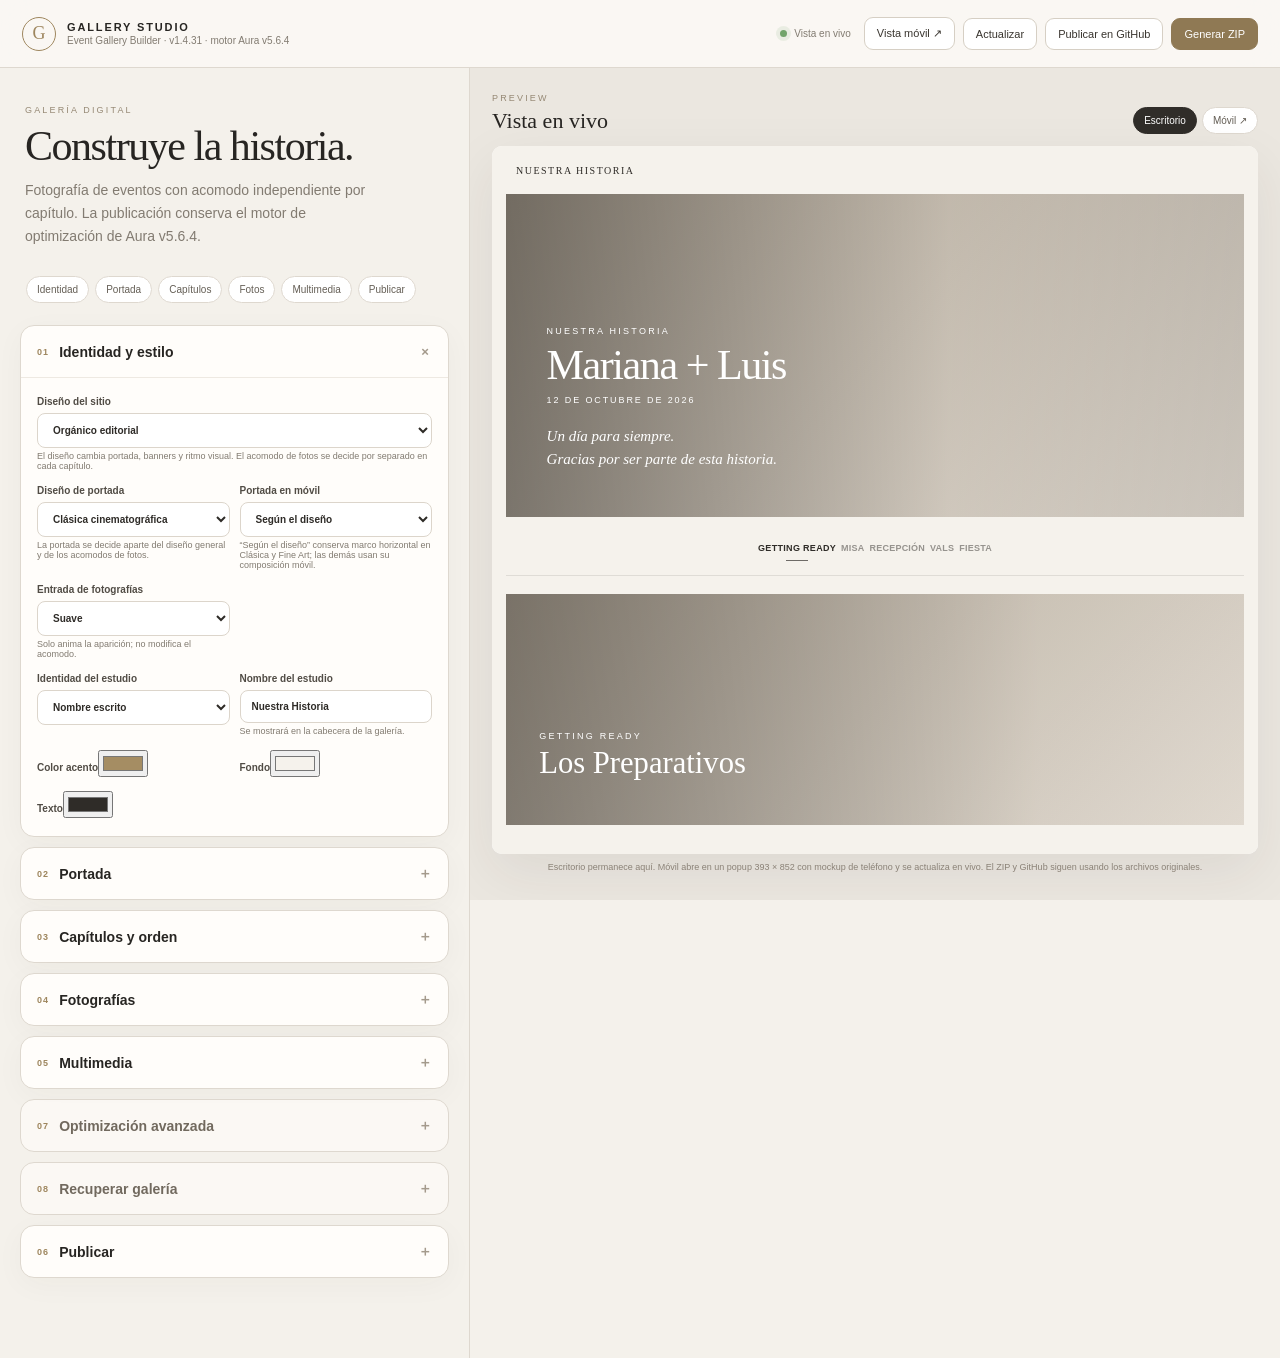
==== index.html @ 251e961b "Agregar prueba de disponibilidad de borrado no destructiva en Gallery Studio" ====
<!doctype html>
<html lang="es">
<head>
  <meta charset="utf-8">
  <meta name="viewport" content="width=device-width,initial-scale=1,viewport-fit=cover">
  <meta name="theme-color" content="#f4f1eb">
  <title>Gallery Studio · Event Gallery Builder</title>
  <link rel="stylesheet" href="css/editor.css">
  <script src="js/vendor/jszip.min.js"></script>
</head>
<body>
  <div class="app-shell">
    <header class="topbar">
      <div class="brand">
        <span class="brand-mark">G</span>
        <div><strong>GALLERY STUDIO</strong><small>Event Gallery Builder · v1.4.31 · motor Aura v5.6.4</small></div>
      </div>
      <div class="top-actions">
        <span class="live-dot"><i></i> Vista en vivo</span>
        <button class="btn secondary" id="openPreview">Vista móvil ↗</button>
        <button class="btn secondary" id="refreshPreview">Actualizar</button>
        <button class="btn secondary" id="jumpGitHub">Publicar en GitHub</button>
        <button class="btn primary" id="generateZip">Generar ZIP</button>
      </div>
    </header>

    <main class="workspace">
      <aside class="editor-pane">
        <section class="intro">
          <span class="eyebrow">GALERÍA DIGITAL</span>
          <h1>Construye la historia.</h1>
          <p>Fotografía de eventos con acomodo independiente por capítulo. La publicación conserva el motor de optimización de Aura v5.6.4.</p>
        </section>

        <nav class="quicknav" aria-label="Editor">
          <button data-jump="secAppearance">Identidad</button>
          <button data-jump="secHero">Portada</button>
          <button data-jump="secSections">Capítulos</button>
          <button data-jump="secPhotos">Fotos</button>
          <button data-jump="secVideos">Multimedia</button>
          <button data-jump="secPublish">Publicar</button>
        </nav>

        <form id="editorForm" autocomplete="off">
          <details class="panel" id="secAppearance" open>
            <summary><span><b>01</b> Identidad y estilo</span><i>＋</i></summary>
            <div class="panel-body">
              <label>Diseño del sitio
                <select id="galleryStyle">
                  <option value="organic">Orgánico editorial</option>
                  <option value="framed">Portafolio tonal</option>
                  <option value="minimal">Editorial limpio</option>
                  <option value="layers">Capas suaves</option>
                  <option value="split">Doble panel</option>
                  <option value="cinematic">Cinemático</option>
                  <option value="fineart">Fine Art</option>
                  <option value="magazine">Revista editorial</option>
                  <option value="dark">Editorial oscuro</option>
                  <option value="signature">Aura Signature · Editorial premium (prueba)</option>
                </select>
                <small>El diseño cambia portada, banners y ritmo visual. El acomodo de fotos se decide por separado en cada capítulo.</small>
              </label>
              <div class="field-grid two">
                <label>Diseño de portada
                  <select id="coverStyle">
                    <option value="classic">Clásica cinematográfica</option>
                    <option value="centered">Editorial centrada</option>
                    <option value="split">Doble panel</option>
                    <option value="fineart">Fine Art · marco sutil</option>
                  </select>
                  <small>La portada se decide aparte del diseño general y de los acomodos de fotos.</small>
                </label>
                <label>Portada en móvil
                  <select id="mobileCoverMode">
                    <option value="mixed">Según el diseño</option>
                    <option value="horizontal">Conservar marco horizontal</option>
                    <option value="adaptive">Adaptarla al móvil</option>
                  </select>
                  <small>“Según el diseño” conserva marco horizontal en Clásica y Fine Art; las demás usan su composición móvil.</small>
                </label>
              </div>
              <div class="field-grid two">
                <label>Entrada de fotografías
                  <select id="revealStyle">
                    <option value="soft">Suave</option>
                    <option value="editorial">Editorial</option>
                    <option value="none">Sin animación</option>
                  </select>
                  <small>Solo anima la aparición; no modifica el acomodo.</small>
                </label>
              </div>
              <div class="field-grid two">
                <label>Identidad del estudio
                  <select id="brandMode">
                    <option value="text">Nombre escrito</option>
                    <option value="logo">Logo PNG</option>
                  </select>
                </label>
                <label>Nombre del estudio<input id="studioName" value="Nuestra Historia"><small id="studioNameHint">Se mostrará en la cabecera de la galería.</small></label>
              </div>
              <div id="studioLogoControls" class="logo-file-row" hidden>
                <label class="file-field">Logo del estudio · PNG
                  <input id="studioLogoFile" type="file" accept="image/png,.png">
                  <span id="studioLogoFileName">Selecciona un PNG con fondo transparente</span>
                  <small>Se ajusta automáticamente sin deformarse ni invadir la navegación.</small>
                </label>
                <div class="studio-logo-preview" aria-label="Vista previa del logo"><img id="studioLogoPreview" alt="Vista previa del logo" hidden></div>
              </div>
              <div class="field-grid two">
                <label>Color acento<input id="accentColor" type="color" value="#a58d63"></label>
                <label>Fondo<input id="backgroundColor" type="color" value="#f5f2ec"></label>
              </div>
              <label>Texto<input id="textColor" type="color" value="#2f2c28"></label>
            </div>
          </details>

          <details class="panel" id="secHero">
            <summary><span><b>02</b> Portada</span><i>＋</i></summary>
            <div class="panel-body">
              <label>Texto pequeño sobre el título<input id="heroEyebrow" value="NUESTRA HISTORIA" placeholder="Déjalo vacío para ocultarlo"><small>Este es el texto que aparecía fijo como “NUESTRA HISTORIA”. Ahora puedes cambiarlo o borrarlo.</small></label>
              <div class="field-grid two">
                <label>Título del evento<input id="eventTitle" value="Mariana + Luis"></label>
                <label>Fecha<input id="eventDate" type="date" value="2026-10-12"></label>
              </div>
              <label>Subtítulo<input id="eventSubtitle" value="Un día para siempre."></label>
              <label>Texto breve<textarea id="eventDescription" rows="3">Gracias por ser parte de esta historia.</textarea></label>
              <label class="file-field">Banner principal
                <input id="heroFile" type="file" accept="image/*">
                <span id="heroFileName">Selecciona una fotografía horizontal</span>
              </label>
              <div class="field-grid two">
                <label>Encuadre horizontal <output id="heroXOut">50%</output><input id="heroX" type="range" min="0" max="100" value="50"></label>
                <label>Encuadre vertical <output id="heroYOut">50%</output><input id="heroY" type="range" min="0" max="100" value="50"></label>
              </div>
              <div class="share-settings" id="socialSharingSettings">
                <strong>Miniatura para WhatsApp y Facebook</strong>
                <small>Se genera una imagen horizontal optimizada de 1200 × 630 px al exportar o publicar. La portada se usa automáticamente, pero puedes elegir otra foto.</small>
                <label>Título al compartir<input id="shareTitle" type="text" placeholder="Se usa el título del evento"></label>
                <label>Descripción al compartir<textarea id="shareDescription" rows="2" placeholder="Se usa el subtítulo y texto de portada"></textarea></label>
                <label>Fotografía para la miniatura
                  <select id="shareImageSource"><option value="hero">Portada principal (automático)</option></select>
                </label>
                <label class="file-field">Imagen especial para miniatura
                  <input id="shareCustomFile" type="file" accept="image/jpeg,image/png,image/webp,.jpg,.jpeg,.png,.webp">
                  <span id="shareCustomFileName">Selecciona una imagen exclusiva para compartir</span>
                  <small>La imagen especial solo aparece en WhatsApp/Facebook. No altera la portada ni el álbum.</small>
                </label>
                <div class="field-grid two">
                  <label>Encuadre horizontal <output id="shareCropXOut">50%</output><input id="shareCropX" type="range" min="0" max="100" value="50"></label>
                  <label>Encuadre vertical <output id="shareCropYOut">50%</output><input id="shareCropY" type="range" min="0" max="100" value="50"></label>
                </div>
                <label>Acercamiento <output id="shareZoomOut">100%</output><input id="shareZoom" type="range" min="100" max="250" value="100"><small>Vista previa exacta del recorte que se exportará a 1200 × 630.</small></label>
                <div class="share-image-preview" id="shareImagePreview" aria-label="Previsualización de la miniatura"><canvas id="sharePreviewCanvas" width="1200" height="630" hidden></canvas><span id="sharePreviewPlaceholder">La portada aparecerá aquí al cargarla.</span></div>
                <label>Dirección pública de la galería <small>Opcional. Para publicar en GitHub se detecta automáticamente; indícala si usas dominio personalizado o subirás el ZIP por tu cuenta.</small>
                  <input id="sharePublicUrl" type="url" placeholder="https://tudominio.com/tu-galeria/" inputmode="url">
                </label>
                <small>WhatsApp y Facebook pueden tardar en actualizar las miniaturas que ya hayan guardado en caché.</small>
              </div>
              <label>Intensidad de degradado de portada y banners · Aura Signature <output id="bannerOverlayOut">50%</output><input id="bannerOverlay" type="range" min="0" max="100" value="50"><small>0% muestra la foto sin oscurecer; 100% es el degradado completo. Solo afecta Aura Signature.</small></label>
              <label>Apoyo de lectura sobre portada <output id="coverBoxOpacityOut">91%</output><input id="coverBoxOpacity" type="range" min="0" max="100" value="91"><small>Controla solo la intensidad del degradado detrás del texto en los estilos que lo necesitan. Ya no crea rectángulos encima de la fotografía.</small></label>
              <p class="hint">En escritorio la portada conserva 16:7. En móvil puedes dejar que cada diseño decida, conservar deliberadamente el marco horizontal o usar una composición adaptada.</p>
            </div>
          </details>

          <details class="panel" id="secSections">
            <summary><span><b>03</b> Capítulos y orden</span><i>＋</i></summary>
            <div class="panel-body"><p class="hint">Usa ↑ y ↓ para cambiar el orden de los capítulos y del bloque de video. Puedes poner Video después de la portada, entre dos capítulos o hasta el final. El mismo orden se usa en la navegación y en la galería publicada.</p><div id="sectionEditor"></div></div>
          </details>

          <details class="panel" id="secPhotos">
            <summary><span><b>04</b> Fotografías</span><i>＋</i></summary>
            <div class="panel-body">
              <div class="field-grid two">
                <label>Subir directamente a
                  <select id="photoTargetSection"></select>
                </label>
                <label>Orden
                  <select id="photoOrderMode"><option value="upload">Orden de carga</option><option value="name">Nombre de archivo</option></select>
                </label>
              </div>
              <div class="aura-note"><b>Galerías largas:</b> en el modo normal aparecen grupos de 15 fotografías. Si eliges <b>Siempre desplegada</b> dentro de un capítulo, todas sus fotografías se muestran desde el inicio, sin botones de apertura ni de «ver más».</div>
              <label class="dropzone" id="dropzone">
                <input id="photoFiles" type="file" accept="image/*" multiple>
                <strong>Arrastra fotos aquí o selecciona archivos</strong>
                <span>JPG, JPEG, PNG, WebP o GIF · puedes subir muchas a la vez</span>
              </label>
              <div class="prep-status" id="prepStatus" hidden>
                <div><span>Preparando vista previa</span><strong id="prepLabel">0 / 0</strong></div>
                <progress id="prepProgress" value="0" max="1"></progress>
              </div>
              <div class="photo-list" id="photoList"></div>
            </div>
          </details>

          <details class="panel" id="secVideos">
            <summary><span><b>05</b> Multimedia</span><i>＋</i></summary>
            <div class="panel-body">
              <label class="file-field">Música ambiente
                <input id="musicFile" type="file" accept="audio/mpeg,audio/mp4,audio/x-m4a,audio/aac,audio/ogg,.mp3,.m4a,.aac,.ogg">
                <span id="musicFileName">Selecciona MP3, M4A, AAC u OGG</span>
                <small>Se conserva el archivo original. Para no engordar la galería, conviene usar audio ya comprimido.</small>
              </label>
              <label class="switch-row"><input id="musicPlayerVisible" type="checkbox" checked><span>Mostrar reproductor slim centrado sobre el menú</span></label>
              <div class="field-grid two">
                <label>Nombre de la canción<input id="musicTitle" type="text" placeholder="Se detecta del MP3"><small>Se lee de las etiquetas ID3 y puedes corregirlo.</small></label>
                <label>Artista<input id="musicArtist" type="text" placeholder="Se detecta del MP3"><small>Se lee automáticamente si el archivo lo incluye.</small></label>
              </div>
              <label class="switch-row"><input id="musicLoop" type="checkbox" checked><span>Repetir en loop</span></label>
              <div class="aura-note"><b>Inicio manual:</b> la música no se reproduce sola. Con la opción activa aparece el reproductor slim tipo liquid glass sobre el menú, sin cubrir la portada. Si lo ocultas, queda disponible el control pequeño de la cabecera. Sin audio no aparece ninguno.</div>
              <hr style="border:0;border-top:1px solid rgba(50,45,40,.10);margin:18px 0">
              <label class="switch-row"><input id="downloadEnabled" type="checkbox"><span>Mostrar descarga de fotografías</span></label>
              <label>Enlace de descarga<input id="downloadUrl" type="url" inputmode="url" placeholder="https://we.tl/t-..."><small>Pega aquí tu enlace de WeTransfer. La opción “Descargar” solo aparece en la navegación cuando está activa y hay un enlace válido.</small></label>
              <div class="aura-note"><b>Descarga:</b> se integra como “Descargar” dentro de la navegación debajo de la portada. Puedes activarla o quitarla en cualquier momento.</div>
              <hr style="border:0;border-top:1px solid rgba(50,45,40,.10);margin:18px 0">
              <label class="switch-row"><input id="videosEnabled" type="checkbox" checked><span>Mostrar sección de videos</span></label>
              <div class="field-grid two">
                <label>Etiqueta superior<input id="videosEyebrow" value="PELÍCULA" placeholder="Ej. NUESTRA PELÍCULA"></label>
                <label>Título de la sección<input id="videosTitle" value="Videos del evento" placeholder="Ej. Nuestra película"></label>
              </div>
              <label>URL Video 1<input id="video1" placeholder="https://www.youtube.com/watch?v=..."></label>
              <label>Texto Video 1<input id="video1Label" value="Video 1" placeholder="Ej. Resumen de nuestra boda"></label>
              <label>URL Video 2<input id="video2" placeholder="https://www.youtube.com/watch?v=..."></label>
              <label>Texto Video 2<input id="video2Label" value="Video 2" placeholder="Ej. La fiesta"></label>
            </div>
          </details>

          <details class="panel advanced-panel" id="secOptimize">
            <summary><span><b>07</b> Optimización avanzada</span><i>＋</i></summary>
            <div class="panel-body">
              <p class="hint strong">Una sola imagen publicada por fotografía. Sin miniaturas duplicadas.</p>
              <div class="quality-options">
                <label><input type="radio" name="imageProfile" value="200"><span><b>200 KB</b><small>Ahorro · misma lógica Aura adaptada</small></span></label>
                <label><input type="radio" name="imageProfile" value="300"><span><b>300 KB</b><small>Intermedio · misma lógica Aura adaptada</small></span></label>
                <label class="recommended"><input type="radio" name="imageProfile" value="500" checked><span><b>500 KB</b><small>Aura v5.6.4 exacto · recomendado</small></span></label>
              </div>
              <div class="aura-note">
                <b>Perfil 500 KB exacto de Aura:</b> objetivo 500 KB, máximo 550 KB, mínimo 430 KB, lado mayor inicial 3000 px, 10 iteraciones de búsqueda de calidad y reducción de resolución solo si hace falta.
              </div>
              <div id="optimizationReport" class="optimization-report">Aún no se ha generado una publicación.</div>
            </div>
          </details>

          <details class="panel advanced-panel" id="secImport">
            <summary><span><b>08</b> Recuperar galería</span><i>＋</i></summary>
            <div class="panel-body">
              <p class="hint">Pega la URL pública de la galería, su <code>config.json</code> o un enlace raw de GitHub.</p>
              <label>URL de la galería/configuración<input id="configUrl" placeholder="https://usuario.github.io/repositorio/"></label>
              <div class="inline-actions"><button type="button" class="btn secondary" id="loadConfigUrl">Cargar desde URL</button><span id="configStatus"></span></div>
              <label class="file-field">O selecciona un config.json<input id="localConfig" type="file" accept=".json,application/json"><span>Seleccionar archivo</span></label>
            </div>
          </details>

          <details class="panel" id="secPublish">
            <summary><span><b>06</b> Publicar</span><i>＋</i></summary>
            <div class="panel-body github-panel">
              <p class="hint">El token vive solo en esta pestaña y nunca se incluye en el ZIP ni en <code>config.json</code>.</p>
              <label>Token de GitHub <small>Fine-grained recomendado: Contents + Administration + Pages</small><input id="githubToken" type="password" placeholder="github_pat_… o ghp_…"></label>
              <div class="inline-actions"><button type="button" class="btn secondary" id="githubConnect">Conectar GitHub</button><span id="githubAuthStatus">Sin conectar</span></div>
              <label>Repositorio de esta galería<input id="githubRepo" placeholder="boda-mariana-luis"></label>
              <div class="r2-settings" style="padding:14px;margin:12px 0 16px;border:1px solid #d6c7b6;border-radius:12px;background:#fffaf3">
                <label class="switch-row" style="display:flex;align-items:center;gap:10px;font-weight:650">
                  <input type="checkbox" id="r2Enabled" checked>
                  <span>Cloudflare R2 · subir fotos optimizadas</span>
                </label>
                <div id="r2Fields" style="margin-top:12px">
                  <p class="hint"><strong>Cloudflare R2 está conectado a la dirección de fotos que ya verificamos.</strong> Las nuevas galerías cargarán sus fotografías desde <code>fotos-prueba.auradigitaljal.com</code>. Para publicar, introduce tu clave privada de Cloudflare.</p>
                  <label>Clave privada de Cloudflare R2
                    <input id="r2PublishKey" type="password" autocomplete="off" placeholder="Escribe aquí la clave que creaste en Cloudflare">
                  </label>
                  <details style="margin-top:12px">
                    <summary style="cursor:pointer;font-weight:600">Ver o cambiar los datos de Cloudflare</summary>
                    <div style="padding-top:10px">
                      <label>URL del Worker de Cloudflare
                        <input id="r2UploadUrl" type="url" inputmode="url" value="https://aura-gallery-r2-upload.visual-arts-jal.workers.dev">
                      </label>
                      <label>URL pública de las fotografías
                        <input id="r2PublicUrl" type="url" inputmode="url" value="https://fotos-prueba.auradigitaljal.com">
                      </label>
                      <small>Ambas direcciones ya están guardadas en esta versión. Solo cámbialas si modificamos Cloudflare.</small>
                    </div>
                  </details>
                  <small>La clave privada se utiliza solo en este navegador. No se incorpora a GitHub ni a las galerías.</small>
                </div>
              </div>
              <button type="button" class="btn primary full" id="githubPublish" disabled>Publicar galería</button>
              <details class="delete-gallery-area" style="margin-top:16px">
                <summary style="cursor:pointer;color:#806764;font-size:12px">Administrar o eliminar galería publicada</summary>
                <div style="padding-top:12px">
                  <p class="hint">Eliminación completa y manual al terminar el servicio (por ejemplo, tras 3–6 meses): borra las fotografías de esa galería en Cloudflare R2 y elimina su repositorio de GitHub. Necesitas los permisos de GitHub y tu clave R2. Se comprueba el nombre del evento y se pide doble confirmación. No se puede deshacer. Si solo quitas una foto al editar, el archivo anterior en R2 se conserva hasta eliminar la galería completa.</p>
                  <button type="button" class="btn secondary full" id="checkDeleteReady">Comprobar servicio de eliminación (sin borrar nada)</button>
                  <p class="status-line" id="checkDeleteReadyStatus" aria-live="polite"></p>
                  <button type="button" class="btn secondary full" id="deleteGallery">Eliminar definitivamente galería, fotos y repositorio</button>
                  <p class="status-line" id="deleteGalleryStatus" aria-live="polite"></p>
                  <a class="btn secondary full" id="deleteRepoFallback" href="https://github.com/AuraDigitalJal/prueba/settings" target="_blank" rel="noopener noreferrer" hidden>Abrir GitHub para eliminar el repositorio que quedó pendiente</a>
                </div>
              </details>
              <div class="publish-progress" id="publishProgress" hidden><progress id="publishBar" value="0" max="1"></progress><span id="publishLabel"></span></div>
              <p id="githubPublishStatus" class="status-line" aria-live="polite"></p>
              <div id="githubPagesActions" class="published-box" hidden>
                <label>Enlace público<input id="githubPagesUrl" readonly></label>
                <div class="inline-actions"><a class="btn secondary" id="githubPagesLink" target="_blank" rel="noopener">Abrir galería ↗</a><button type="button" class="btn secondary" id="copyPublicUrl">Copiar enlace</button></div>
              </div>
            </div>
          </details>
        </form>
      </aside>

      <section class="preview-pane">
        <div class="preview-head">
          <div><span class="eyebrow">PREVIEW</span><h2>Vista en vivo</h2></div>
          <div class="device-tabs"><button data-device="desktop" class="active">Escritorio</button><button data-device="mobile">Móvil ↗</button></div>
        </div>
        <div class="preview-stage desktop" id="previewStage">
          <iframe id="previewFrame" title="Vista previa de la galería"></iframe>
        </div>
        <p class="preview-note">Escritorio permanece aquí. Móvil abre en un popup 393 × 852 con mockup de teléfono y se actualiza en vivo. El ZIP y GitHub siguen usando los archivos originales.</p>
      </section>
    </main>
  </div>
  <script src="js/app.js?v=20261103-r2-dominio-gestion"></script>
</body>
</html>
---- css/editor.css ----
:root{--paper:#f4f1eb;--panel:#fffdfa;--ink:#272522;--muted:#827b71;--line:#ded8cf;--accent:#9e865e;--shadow:0 18px 55px rgba(49,43,35,.08)}
*{box-sizing:border-box}html{scroll-behavior:smooth}body{margin:0;background:var(--paper);color:var(--ink);font-family:Inter,ui-sans-serif,-apple-system,BlinkMacSystemFont,"Segoe UI",sans-serif;font-size:14px}.app-shell{min-height:100vh}.topbar{height:68px;position:sticky;top:0;z-index:40;display:flex;align-items:center;justify-content:space-between;gap:20px;padding:0 22px;background:rgba(250,248,244,.92);backdrop-filter:blur(18px);border-bottom:1px solid var(--line)}.brand{display:flex;align-items:center;gap:11px}.brand-mark{width:34px;height:34px;border:1px solid var(--accent);border-radius:50%;display:grid;place-items:center;font:500 18px Georgia,serif;color:var(--accent)}.brand strong{display:block;font-size:11px;letter-spacing:.17em}.brand small{display:block;color:var(--muted);font-size:10px;margin-top:2px}.top-actions{display:flex;align-items:center;gap:8px;flex-wrap:wrap;justify-content:flex-end}.live-dot{font-size:10px;color:var(--muted);display:flex;align-items:center;gap:7px;margin-right:5px}.live-dot i{width:7px;height:7px;border-radius:50%;background:#72a46b;box-shadow:0 0 0 4px rgba(114,164,107,.12)}button,.btn,input,select,textarea{font:inherit}.btn{appearance:none;border:1px solid #d6cfc4;background:#fff;color:#39352f;border-radius:9px;padding:9px 12px;font-size:11px;cursor:pointer;text-decoration:none;display:inline-flex;align-items:center;justify-content:center;gap:8px}.btn:hover{border-color:#bbaa8d}.btn.primary{background:#8f7954;border-color:#8f7954;color:white}.btn:disabled{opacity:.45;cursor:not-allowed}.btn.full{width:100%;padding:12px}.workspace{display:grid;grid-template-columns:minmax(390px,470px) minmax(0,1fr);min-height:calc(100vh - 68px)}.editor-pane{padding:28px 20px 70px;border-right:1px solid var(--line);overflow:auto}.intro{padding:4px 5px 20px}.eyebrow{font-size:9px;letter-spacing:.24em;color:#968975}.intro h1{font:500 42px/1 Georgia,"Times New Roman",serif;letter-spacing:-.035em;margin:9px 0 12px}.intro p{margin:0;color:var(--muted);line-height:1.65;max-width:44ch}.quicknav{position:sticky;top:78px;z-index:8;display:flex;gap:6px;padding:8px;margin:0 -2px 14px;background:rgba(244,241,235,.9);backdrop-filter:blur(12px);overflow:auto}.quicknav button,.device-tabs button{appearance:none;border:1px solid var(--line);background:#fff;padding:7px 10px;border-radius:999px;font-size:10px;white-space:nowrap;color:#655f56;cursor:pointer}.panel{background:var(--panel);border:1px solid var(--line);border-radius:14px;margin:0 0 10px;box-shadow:0 7px 30px rgba(53,47,38,.035);overflow:hidden}.panel>summary{list-style:none;padding:15px 16px;display:flex;align-items:center;justify-content:space-between;cursor:pointer;font-weight:600}.panel>summary::-webkit-details-marker{display:none}.panel>summary span{display:flex;align-items:center;gap:10px}.panel>summary b{font-size:9px;letter-spacing:.12em;color:var(--accent);font-weight:700}.panel>summary i{font-style:normal;color:#a49a8c;transition:transform .2s}.panel[open]>summary i{transform:rotate(45deg)}.panel-body{padding:4px 16px 18px;border-top:1px solid #eee9e2}.panel label{display:block;font-size:10px;font-weight:600;color:#514c45;margin-top:14px}.panel label small{display:block;font-size:9px;font-weight:400;color:var(--muted);margin-top:3px}.panel input[type=text],.panel input[type=password],.panel input[type=url],.panel input[type=date],.panel input:not([type]),.panel select,.panel textarea{width:100%;border:1px solid #dcd5cb;border-radius:8px;background:#fff;padding:10px 11px;margin-top:6px;color:#2e2b27;outline:none}.panel input:focus,.panel select:focus,.panel textarea:focus{border-color:#ae9a77;box-shadow:0 0 0 3px rgba(158,134,94,.08)}.panel textarea{resize:vertical}.field-grid{display:grid;gap:10px}.field-grid.two{grid-template-columns:1fr 1fr}.file-field{border:1px dashed #cfc5b7;border-radius:10px;padding:12px;background:#fbf9f5;cursor:pointer}.file-field input[type=file]{display:none}.file-field span{display:block;margin-top:6px;font-size:10px;font-weight:400;color:var(--muted)}input[type=range]{width:100%;accent-color:var(--accent);margin-top:7px}output{float:right;color:var(--muted);font-weight:400}.hint{color:var(--muted);font-size:10px;line-height:1.55;margin:12px 0 0}.hint.strong{color:#665e53}.section-editor-card{border-top:1px solid #eee9e2;padding:16px 0 4px}.section-editor-card:first-child{border-top:0}.section-card-head{display:flex;align-items:center;justify-content:space-between;gap:10px}.section-card-head strong{font:500 17px Georgia,serif}.switch{display:inline-flex!important;align-items:center;gap:7px;margin:0!important;font-weight:400!important}.switch input,.switch-row input{accent-color:var(--accent)}.banner-file-row{display:grid;grid-template-columns:1fr 58px;gap:10px;align-items:end}.banner-preview{width:58px;aspect-ratio:16/5;border-radius:6px;background:#eee7dd center/cover no-repeat;border:1px solid #ddd5ca}.dropzone{display:grid!important;place-items:center;text-align:center;min-height:112px;border:1px dashed #c8bdad;border-radius:12px;background:#fbf9f4;cursor:pointer;padding:20px;margin-top:14px!important}.dropzone input{display:none}.dropzone strong{font-size:12px}.dropzone span{font-size:9px;color:var(--muted);margin-top:5px}.dropzone.dragging{border-color:#9e865e;background:#f5efe4}.prep-status{margin-top:14px;padding:11px;border:1px solid #e5ded4;border-radius:10px;background:#fff}.prep-status>div{display:flex;justify-content:space-between;font-size:9px;color:var(--muted);margin-bottom:7px}progress{width:100%;accent-color:var(--accent)}.photo-list{display:grid;gap:8px;margin-top:14px}.photo-row{display:grid;grid-template-columns:70px minmax(0,1fr) auto;gap:10px;align-items:center;border:1px solid #e4ded5;border-radius:10px;background:#fff;padding:7px}.photo-row img{width:70px;height:56px;object-fit:cover;border-radius:6px;background:#eee}.photo-meta{min-width:0}.photo-meta strong{display:block;font-size:10px;white-space:nowrap;overflow:hidden;text-overflow:ellipsis}.photo-meta select{margin-top:5px;padding:6px 7px!important;font-size:9px!important}.photo-actions{display:flex;flex-direction:column;gap:4px}.icon-btn{border:1px solid #e2dbd2;background:#fff;border-radius:7px;padding:5px 7px;font-size:10px;cursor:pointer;color:#6d655a}.quality-options{display:grid;gap:7px;margin-top:12px}.quality-options label{margin:0!important;display:flex!important;align-items:center;gap:9px;border:1px solid #e0d9cf;border-radius:10px;padding:10px;background:#fff;cursor:pointer}.quality-options label.recommended{border-color:#bba77f;background:#fbf7ef}.quality-options input{accent-color:var(--accent)}.quality-options span{display:grid;gap:2px}.quality-options b{font-size:11px}.quality-options small{font-size:9px;color:var(--muted);font-weight:400}.aura-note{margin-top:12px;padding:11px 12px;background:#f1ece3;border-radius:9px;color:#6d6457;font-size:9px;line-height:1.55}.optimization-report{margin-top:10px;border:1px solid #e2dcd3;background:#fff;border-radius:9px;padding:10px;font-size:9px;color:#6f685f;line-height:1.55}.inline-actions{display:flex;align-items:center;gap:9px;margin-top:10px;flex-wrap:wrap}.inline-actions>span{font-size:9px;color:var(--muted)}.github-panel code,.panel code{font-family:ui-monospace,monospace}.publish-progress{margin-top:12px}.publish-progress span{display:block;font-size:9px;color:var(--muted);margin-top:5px}.status-line{font-size:9px;color:var(--muted);line-height:1.5;min-height:14px}.published-box{border-top:1px solid #e8e1d7;margin-top:12px;padding-top:2px}.preview-pane{position:sticky;top:68px;height:calc(100vh - 68px);padding:20px 22px 28px;overflow:hidden;background:#ebe7e0}.preview-head{display:flex;align-items:end;justify-content:space-between;margin-bottom:12px}.preview-head h2{font:500 22px Georgia,serif;margin:4px 0 0}.device-tabs{display:flex;gap:5px}.device-tabs button.active{background:#302d29;color:white;border-color:#302d29}.preview-stage{height:calc(100% - 76px);display:grid;place-items:center}.preview-stage iframe{border:0;background:white;box-shadow:var(--shadow);transition:width .25s,height .25s,border-radius .25s}.preview-stage.desktop iframe{width:100%;height:100%;border-radius:10px}.preview-stage.mobile iframe{width:390px;max-width:100%;height:min(844px,100%);border-radius:28px;border:8px solid #f7f4ef}.preview-note{margin:8px 0 0;text-align:center;color:#8a8176;font-size:9px}.switch-row{display:flex!important;align-items:center;gap:8px}
@media(max-width:1050px){.workspace{grid-template-columns:420px minmax(0,1fr)}.topbar{height:auto;min-height:68px;padding-top:9px;padding-bottom:9px}.top-actions .live-dot{display:none}}
@media(max-width:820px){.workspace{display:block}.editor-pane{border-right:0}.preview-pane{position:relative;top:auto;height:720px;border-top:1px solid var(--line)}.topbar{position:relative}.top-actions{gap:5px}.brand small{display:none}.field-grid.two{grid-template-columns:1fr}}

.section-layout-row select{min-height:38px}.section-editor-card [data-sec-layout]{background:#fffaf3;border-color:#d8c8aa}

/* v1.0.4 · encuadre por fotografía, tomado de la lógica estable de Aura */
.photo-frame{margin-top:7px;border-top:1px solid #eee8df;padding-top:6px}.photo-frame summary{cursor:pointer;font-size:9px;color:#7b7164;list-style:none}.photo-frame summary::-webkit-details-marker{display:none}.photo-frame summary::after{content:' +';color:#a08b69}.photo-frame[open] summary::after{content:' −'}.photo-frame-grid{display:grid;grid-template-columns:1fr;gap:5px;margin-top:7px}.photo-frame-grid label{margin:0!important;font-size:8px!important;font-weight:500!important;color:#746b5f!important}.photo-frame-grid select{margin-top:3px!important;padding:5px 6px!important;font-size:8px!important}.photo-frame-grid input[type=range]{margin-top:3px}.photo-frame-grid output{font-size:8px}.photo-row>img{background:#f3efe8}
.logo-file-row{display:grid;grid-template-columns:minmax(0,1fr) 104px;gap:10px;align-items:end}.studio-logo-preview{height:72px;border:1px solid #e1d9ce;border-radius:10px;background:linear-gradient(45deg,#f2eee7 25%,transparent 25%) 0 0/12px 12px,linear-gradient(45deg,transparent 75%,#f2eee7 75%) 0 0/12px 12px,linear-gradient(45deg,transparent 75%,#f2eee7 75%) 6px -6px/12px 12px,linear-gradient(45deg,#f2eee7 25%,#fff 25%) 6px -6px/12px 12px;display:grid;place-items:center;padding:8px;overflow:hidden}.studio-logo-preview img{display:block;max-width:100%;max-height:100%;width:auto;height:auto;object-fit:contain}[hidden]{display:none!important}@media(max-width:520px){.logo-file-row{grid-template-columns:1fr}.studio-logo-preview{width:120px}}
/* v1.1.0 · editor simplificado */
.section-title-tools{display:flex;align-items:center;gap:9px;min-width:0}
.order-badge{display:inline-grid;place-items:center;min-width:24px;height:20px;padding:0 6px;border:1px solid #e1dad0;border-radius:999px;color:#8b8174;font-size:8px;letter-spacing:.08em;background:#faf8f4}
.section-head-actions{display:flex;align-items:center;gap:5px;flex-wrap:wrap;justify-content:flex-end}
.order-btn{width:30px;height:30px;border:1px solid #ded7cd;border-radius:8px;background:#fff;color:#6d655b;cursor:pointer;display:grid;place-items:center;padding:0;line-height:1}
.order-btn:hover:not(:disabled){border-color:#b9aa91;background:#faf7f1}
.order-btn:disabled{opacity:.28;cursor:default}
.advanced-panel{background:rgba(255,253,250,.68);box-shadow:none}
.advanced-panel>summary{color:#71695e}
.panel>summary{min-height:51px}
@media(max-width:520px){.section-card-head{align-items:flex-start}.section-head-actions{gap:4px}.order-btn{width:34px;height:34px}.section-title-tools{padding-top:7px}.section-head-actions .switch{width:100%;justify-content:flex-end;margin-top:2px!important}}
/* v1.3.0 · controles compactos para Destacados */
/* v1.4.24 · Opciones visibles en cada capítulo; sin cuadrícula de tres columnas heredada. */
.highlight-settings{display:flex;flex-direction:column;align-items:flex-start;gap:6px;margin-top:12px;padding:12px 13px;border:1px solid #e9e1d5;border-radius:10px;background:#fcfaf6}
.highlight-settings>label{margin:0!important;font-size:10px!important;line-height:1.55!important}
.highlight-settings>small{color:var(--muted);font-size:9px;line-height:1.5}
.section-layout-row .gallery-display-control{grid-column:1/-1;display:block!important;margin-top:10px!important;padding:12px 13px 13px;border:1px solid #ddd6ca;border-radius:10px;background:#fbf9f5;font-size:11px!important;font-weight:600!important;color:#514c45}
.section-layout-row .gallery-display-control select{display:block;width:100%;max-width:100%;min-width:0;min-height:39px;margin-top:8px!important;padding:9px 10px!important;border:1px solid #d8c8aa!important;background:#fff!important;color:#39352f;font-size:11px!important;text-overflow:ellipsis}
.section-layout-row .gallery-display-control small{display:block;margin-top:8px;font-size:9px;font-weight:400;color:var(--muted);line-height:1.6}
.section-layout-row .gallery-display-control small b{font-weight:600;color:#6d6457}


/* v1.4.27 · Controles para imagen de vista previa social */
.share-settings{margin:17px 0 20px;padding:15px 14px 16px;border:1px solid var(--line);border-radius:10px;background:rgba(255,255,255,.44)}
.share-settings>strong{display:block;font:500 16px/1.2 Georgia,serif;color:var(--ink);margin-bottom:6px}
.share-settings>small{display:block;color:var(--muted);font:400 10px/1.55 Inter,ui-sans-serif,sans-serif}
.share-settings label{margin-top:12px!important}
.share-settings label small{margin-top:4px!important}
.share-image-preview{display:grid;place-items:center;width:100%;aspect-ratio:1200/630;margin-top:10px;overflow:hidden;background:#e8e1d6;border:1px solid var(--line);border-radius:6px;color:#887c6d;text-align:center}
.share-image-preview img{display:block;width:100%;height:100%;object-fit:cover}
.share-image-preview img[hidden]{display:none}
.share-image-preview span{font-size:10px;padding:10px}

/* Aura Signature: recorte real para la miniatura social. */
.share-image-preview canvas{display:block;width:100%;height:100%}
.share-image-preview canvas[hidden]{display:none}
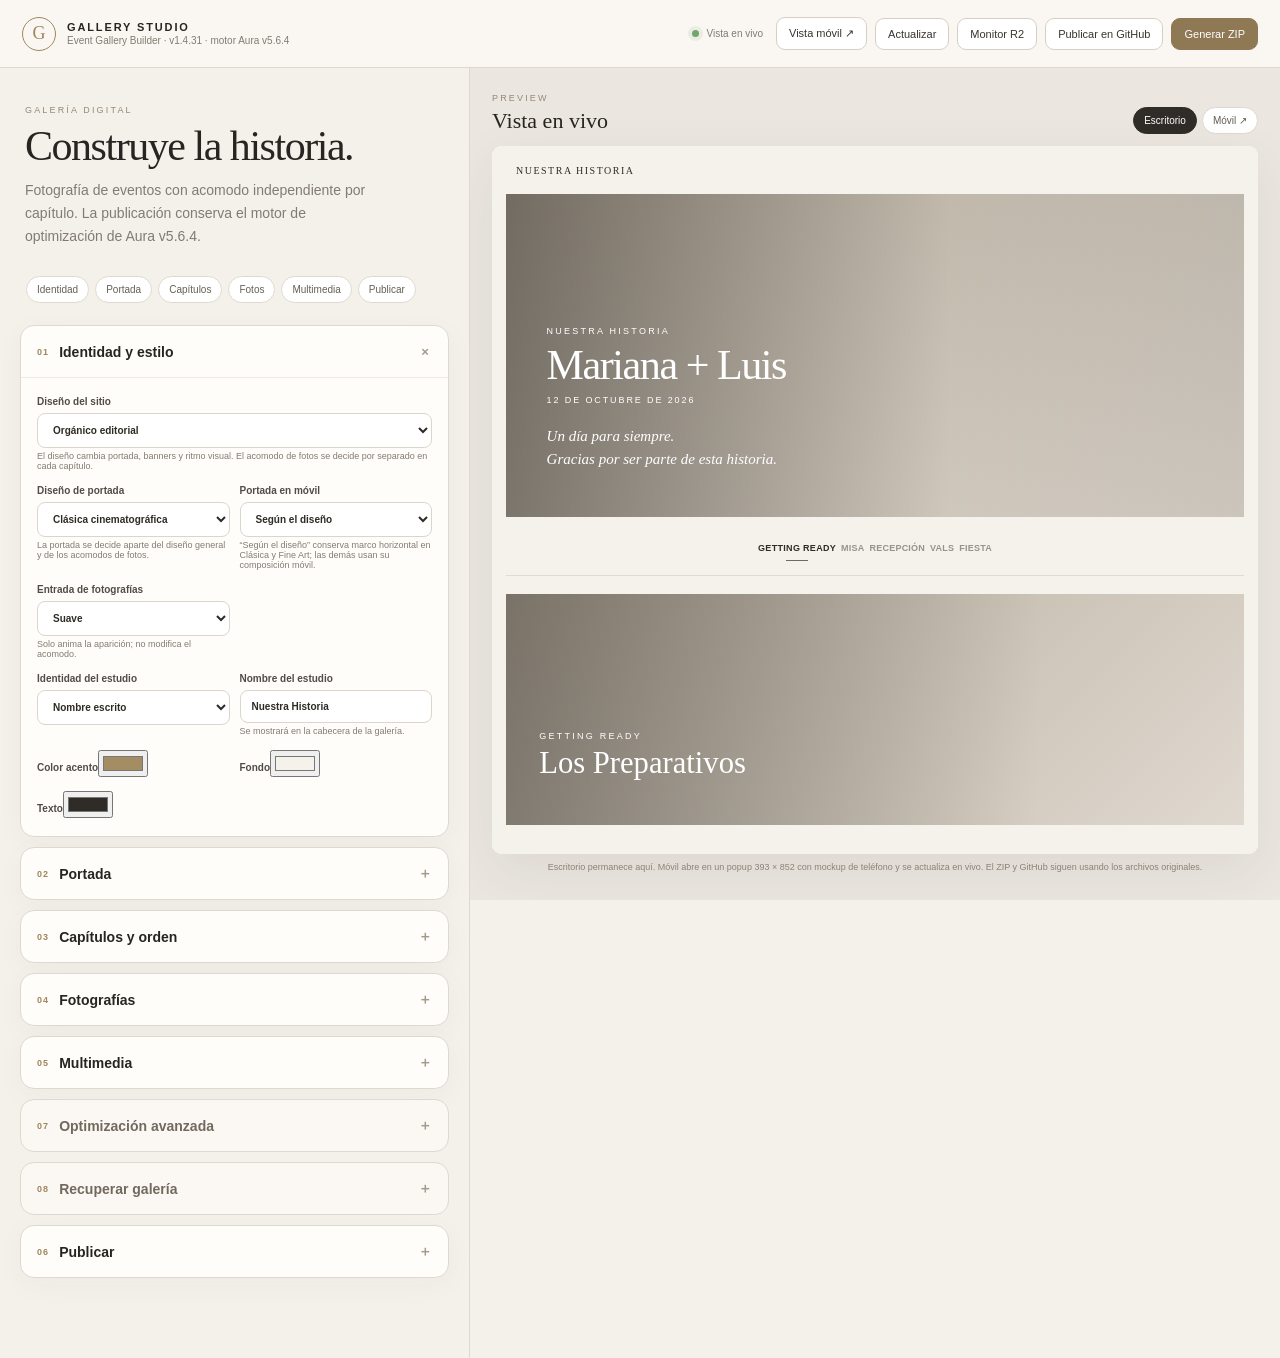
==== commit 36c4a582: "Integrar ventana Monitor R2 en Gallery Studio sin alterar editor ni galerías" ====
--- a/index.html
+++ b/index.html
@@ -6,6 +6,7 @@
   <meta name="theme-color" content="#f4f1eb">
   <title>Gallery Studio · Event Gallery Builder</title>
   <link rel="stylesheet" href="css/editor.css">
+  <link rel="stylesheet" href="css/monitor.css?v=20261104">
   <script src="js/vendor/jszip.min.js"></script>
 </head>
 <body>
@@ -19,6 +20,7 @@
         <span class="live-dot"><i></i> Vista en vivo</span>
         <button class="btn secondary" id="openPreview">Vista móvil ↗</button>
         <button class="btn secondary" id="refreshPreview">Actualizar</button>
+        <button class="btn secondary" type="button" id="openMonitor" aria-haspopup="dialog" aria-controls="monitorOverlay">Monitor R2</button>
         <button class="btn secondary" id="jumpGitHub">Publicar en GitHub</button>
         <button class="btn primary" id="generateZip">Generar ZIP</button>
       </div>
@@ -317,6 +319,49 @@
       </section>
     </main>
   </div>
+
+  <!-- Monitor operativo; fuera del editor y de las galerías publicadas. -->
+  <div class="aura-monitor-overlay" id="monitorOverlay" hidden>
+    <section class="aura-monitor-dialog" role="dialog" aria-modal="true" aria-labelledby="monitorTitle" tabindex="-1">
+      <header class="aura-monitor-head">
+        <div>
+          <span class="aura-monitor-eyebrow">Aura Digital · Cloudflare</span>
+          <h2 id="monitorTitle">Monitor de galerías</h2>
+          <p class="aura-monitor-subtitle">Consumo de R2 y Worker · lectura segura de GitHub Actions</p>
+        </div>
+        <button class="aura-monitor-close" id="monitorClose" type="button" aria-label="Cerrar monitor">×</button>
+      </header>
+      <div class="aura-monitor-status" aria-live="polite">
+        <strong id="monitorState">Consultando reporte…</strong>
+        <span class="aura-monitor-updated">Última lectura: <span id="monitorUpdated">—</span></span>
+      </div>
+      <div class="aura-monitor-grid">
+        <article class="aura-monitor-stat"><small>Almacenamiento R2</small><strong id="monitorStorage">—</strong><span>Última muestra del bucket</span></article>
+        <article class="aura-monitor-stat"><small>Objetos almacenados</small><strong id="monitorObjects">—</strong><span>Archivos en R2</span></article>
+        <article class="aura-monitor-stat"><small>Operaciones A</small><strong id="monitorOpsA">—</strong><span>Mes actual · bucket</span></article>
+        <article class="aura-monitor-stat"><small>Operaciones B</small><strong id="monitorOpsB">—</strong><span>Mes actual · bucket</span></article>
+        <article class="aura-monitor-stat"><small>Subidas a R2</small><strong id="monitorUploads">—</strong><span>Transferencia contabilizada</span></article>
+        <article class="aura-monitor-stat"><small>Descargas de R2</small><strong id="monitorDownloads">—</strong><span>Transferencia contabilizada</span></article>
+        <article class="aura-monitor-stat"><small>Solicitudes Worker</small><strong id="monitorRequests">—</strong><span>Mes actual · no son visitas</span></article>
+        <article class="aura-monitor-stat"><small>Errores Worker</small><strong id="monitorErrors">—</strong><span>Mes actual</span></article>
+      </div>
+      <div class="aura-monitor-info">
+        <p><strong>Alertas:</strong> <span id="monitorWarning">Consultando…</span></p>
+        <p id="monitorNotes">Las métricas son orientativas y se actualizan mediante GitHub Actions.</p>
+      </div>
+      <div class="aura-monitor-foot">
+        <div>
+          <p>Periodo: <span id="monitorPeriod">—</span></p>
+          <p>GitHub Actions: <span id="monitorWorkflow">Consultando…</span></p>
+        </div>
+        <div class="aura-monitor-actions">
+          <button class="btn primary" type="button" id="monitorRefresh">Actualizar datos</button>
+          <a class="btn secondary" id="monitorRunLink" href="https://github.com/AuraDigitalJal/GalleryStudio/actions/workflows/aura-cloudflare-monitor.yml" target="_blank" rel="noopener noreferrer">Ver historial ↗</a>
+        </div>
+      </div>
+    </section>
+  </div>
   <script src="js/app.js?v=20261103-r2-dominio-gestion"></script>
+  <script src="js/monitor-ui.js?v=20261104"></script>
 </body>
 </html>
--- a/css/monitor.css
+++ b/css/monitor.css
@@ -0,0 +1,28 @@
+/* Cloudflare monitor · estilos aislados; no alteran las galerías. */
+.aura-monitor-open{overflow:hidden}
+.aura-monitor-overlay[hidden]{display:none!important}
+.aura-monitor-overlay{position:fixed;inset:0;z-index:900;display:flex;align-items:center;justify-content:center;padding:20px;background:rgba(29,26,23,.52);backdrop-filter:blur(6px)}
+.aura-monitor-dialog{width:min(850px,100%);max-height:min(90vh,900px);overflow:auto;background:#fdfbf7;border:1px solid #d6cab9;border-radius:18px;box-shadow:0 26px 80px rgba(0,0,0,.2);color:#302b26;padding:25px}
+.aura-monitor-head{display:flex;justify-content:space-between;align-items:flex-start;gap:16px;border-bottom:1px solid #e7e0d5;padding-bottom:17px}
+.aura-monitor-eyebrow{color:#8d7759;font-size:10px;letter-spacing:.18em;text-transform:uppercase;font-weight:650}
+.aura-monitor-head h2{font:500 30px/1.1 Georgia,serif;margin:8px 0 6px}
+.aura-monitor-subtitle{margin:0;color:#857c70;font-size:11px;line-height:1.5}
+.aura-monitor-close{flex:none;border:1px solid #dfd7cb;border-radius:50%;background:white;width:34px;height:34px;font-size:22px;line-height:1;cursor:pointer;color:#5f574e}
+.aura-monitor-status{display:flex;justify-content:space-between;gap:12px;align-items:center;padding:16px 0 14px;font-size:11px;color:#5d6f55}
+.aura-monitor-status strong{font-weight:600}
+.aura-monitor-status .warning{color:#a35f42}
+.aura-monitor-updated{color:#867c6d;text-align:right}
+.aura-monitor-grid{display:grid;grid-template-columns:repeat(4,minmax(0,1fr));gap:11px}
+.aura-monitor-stat{background:white;border:1px solid #e6ded2;border-radius:12px;padding:15px 13px;min-width:0}
+.aura-monitor-stat small{display:block;color:#817567;font-size:10px;line-height:1.45}
+.aura-monitor-stat strong{display:block;font-size:21px;line-height:1.2;margin:9px 0 4px;font-weight:650;font-variant-numeric:tabular-nums;overflow-wrap:anywhere}
+.aura-monitor-stat span{display:block;color:#a3998b;font-size:9px}
+.aura-monitor-info{margin-top:16px;padding:14px 16px;border:1px solid #e6ded2;background:#f7f3ed;border-radius:11px;font-size:11px;line-height:1.6}
+.aura-monitor-info p{margin:0}
+.aura-monitor-info .warning{color:#995233;font-weight:600}
+.aura-monitor-info p+p{margin-top:8px;color:#807668}
+.aura-monitor-foot{display:flex;align-items:center;justify-content:space-between;gap:10px;border-top:1px solid #e7e0d5;margin-top:18px;padding-top:17px;flex-wrap:wrap}
+.aura-monitor-foot p{margin:0;color:#8d8173;font-size:10px}
+.aura-monitor-actions{display:flex;align-items:center;gap:9px;flex-wrap:wrap}
+.aura-monitor-dialog .btn{font-size:11px}
+@media(max-width:680px){.aura-monitor-overlay{padding:9px;align-items:center}.aura-monitor-dialog{padding:18px 15px;max-height:94dvh;border-radius:14px}.aura-monitor-head h2{font-size:25px}.aura-monitor-grid{grid-template-columns:repeat(2,minmax(0,1fr));gap:8px}.aura-monitor-stat{padding:12px}.aura-monitor-stat strong{font-size:18px}.aura-monitor-status{align-items:flex-start;flex-direction:column;gap:4px}.aura-monitor-updated{text-align:left}.aura-monitor-actions{width:100%}.aura-monitor-actions>*{flex:1}}
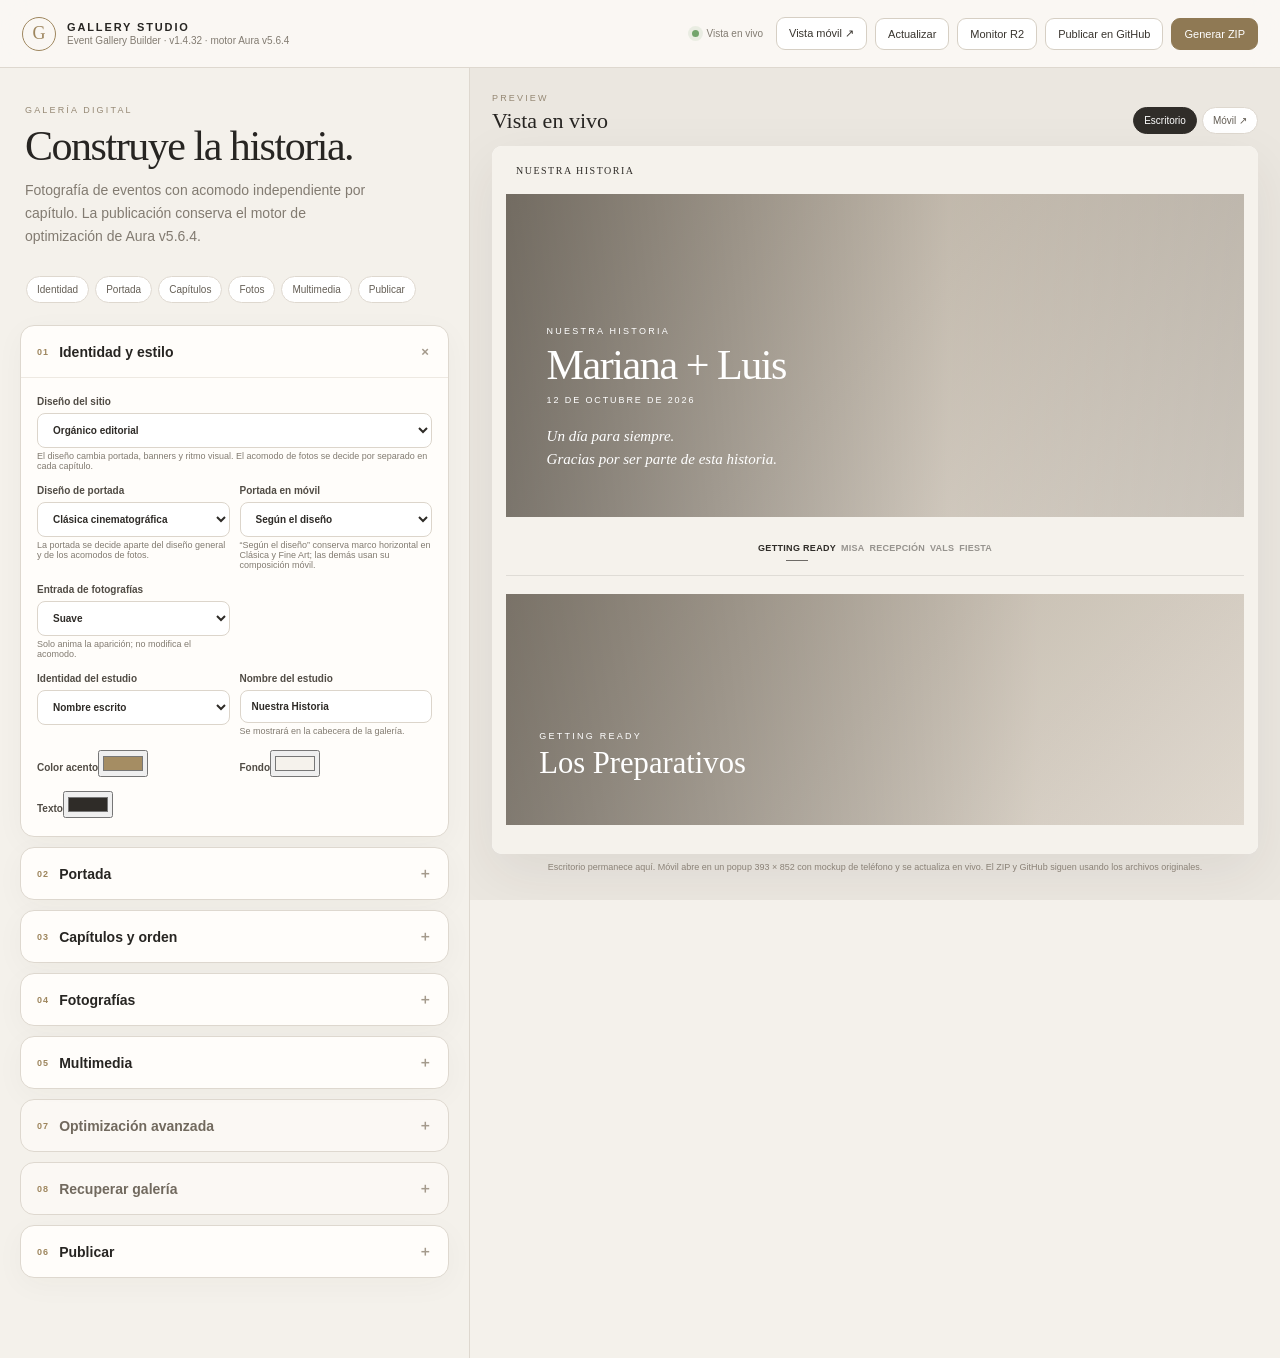
==== commit bb0cae11: "Publicar ajuste de escritura estable y forzar actualización del editor" ====
--- a/index.html
+++ b/index.html
@@ -6,7 +6,7 @@
   <meta name="theme-color" content="#f4f1eb">
   <title>Gallery Studio · Event Gallery Builder</title>
   <link rel="stylesheet" href="css/editor.css">
-  <link rel="stylesheet" href="css/monitor.css?v=20261104">
+  <link rel="stylesheet" href="css/monitor.css?v=20261104-quotas">
   <script src="js/vendor/jszip.min.js"></script>
 </head>
 <body>
@@ -14,7 +14,7 @@
     <header class="topbar">
       <div class="brand">
         <span class="brand-mark">G</span>
-        <div><strong>GALLERY STUDIO</strong><small>Event Gallery Builder · v1.4.31 · motor Aura v5.6.4</small></div>
+        <div><strong>GALLERY STUDIO</strong><small>Event Gallery Builder · v1.4.32 · motor Aura v5.6.4</small></div>
       </div>
       <div class="top-actions">
         <span class="live-dot"><i></i> Vista en vivo</span>
@@ -345,6 +345,48 @@
         <article class="aura-monitor-stat"><small>Solicitudes Worker</small><strong id="monitorRequests">—</strong><span>Mes actual · no son visitas</span></article>
         <article class="aura-monitor-stat"><small>Errores Worker</small><strong id="monitorErrors">—</strong><span>Mes actual</span></article>
       </div>
+
+      <section class="aura-monitor-comparison" aria-labelledby="monitorQuotaTitle">
+        <div class="aura-monitor-comparison-head">
+          <div>
+            <h3 id="monitorQuotaTitle">Consumo frente a límites gratuitos</h3>
+            <p>Porcentaje utilizado y porcentaje restante. Referencias, no facturación exacta.</p>
+          </div>
+          <span id="monitorQuotaSummary" class="aura-monitor-comparison-status" aria-live="polite">Calculando…</span>
+        </div>
+        <div class="aura-monitor-meter-list">
+          <div class="aura-monitor-meter" data-meter-key="storage">
+            <div class="aura-monitor-meter-head"><strong>Almacenamiento R2</strong><span class="aura-monitor-meter-limit">Referencia: 10 GB-mes</span></div>
+            <div class="aura-monitor-meter-progress" role="progressbar" aria-label="Almacenamiento R2 utilizado" aria-valuemin="0" aria-valuemax="100" aria-valuenow="0"><span class="aura-monitor-meter-fill"></span></div>
+            <div class="aura-monitor-meter-bottom"><span data-meter-used>—</span><strong data-meter-free>—</strong></div>
+            <p class="aura-monitor-meter-footnote" data-meter-note>Estimación por almacenamiento actual del bucket; no equivale al promedio facturable.</p>
+          </div>
+          <div class="aura-monitor-meter" data-meter-key="operationsA">
+            <div class="aura-monitor-meter-head"><strong>Operaciones clase A</strong><span class="aura-monitor-meter-limit">Referencia: 1 millón / mes</span></div>
+            <div class="aura-monitor-meter-progress" role="progressbar" aria-label="Operaciones A utilizadas" aria-valuemin="0" aria-valuemax="100" aria-valuenow="0"><span class="aura-monitor-meter-fill"></span></div>
+            <div class="aura-monitor-meter-bottom"><span data-meter-used>—</span><strong data-meter-free>—</strong></div>
+            <p class="aura-monitor-meter-footnote" data-meter-note>Solo este bucket, no toda la cuenta.</p>
+          </div>
+          <div class="aura-monitor-meter" data-meter-key="operationsB">
+            <div class="aura-monitor-meter-head"><strong>Operaciones clase B</strong><span class="aura-monitor-meter-limit">Referencia: 10 millones / mes</span></div>
+            <div class="aura-monitor-meter-progress" role="progressbar" aria-label="Operaciones B utilizadas" aria-valuemin="0" aria-valuemax="100" aria-valuenow="0"><span class="aura-monitor-meter-fill"></span></div>
+            <div class="aura-monitor-meter-bottom"><span data-meter-used>—</span><strong data-meter-free>—</strong></div>
+            <p class="aura-monitor-meter-footnote" data-meter-note>Solo este bucket, no toda la cuenta.</p>
+          </div>
+          <div class="aura-monitor-meter" data-meter-key="workerDay">
+            <div class="aura-monitor-meter-head"><strong>Workers: solicitudes hoy</strong><span class="aura-monitor-meter-limit">Referencia: 100,000 / día UTC</span></div>
+            <div class="aura-monitor-meter-progress" role="progressbar" aria-label="Solicitudes de Workers utilizadas en el día" aria-valuemin="0" aria-valuemax="100" aria-valuenow="0"><span class="aura-monitor-meter-fill"></span></div>
+            <div class="aura-monitor-meter-bottom"><span data-meter-used>—</span><strong data-meter-free>—</strong></div>
+            <p class="aura-monitor-meter-footnote" data-meter-note>Consultando total diario de Workers de la cuenta…</p>
+          </div>
+        </div>
+        <p class="aura-monitor-quota-note">Importante: las cifras R2 de este panel proceden del bucket de galerías. Si la cuenta tiene otros buckets, el margen real disponible es menor. Almacenamiento se factura en GB-mes, no según una sola muestra.</p>
+        <p class="aura-monitor-quota-note">Descargas R2: <strong>sin límite de salida facturable</strong>. Se muestran arriba como tráfico, no como consumo de una cuota.</p>
+        <p class="aura-monitor-reference">Referencias oficiales:
+          <a href="https://developers.cloudflare.com/r2/pricing/" target="_blank" rel="noopener noreferrer">R2</a> ·
+          <a href="https://developers.cloudflare.com/workers/platform/limits/" target="_blank" rel="noopener noreferrer">Workers</a>
+        </p>
+      </section>
       <div class="aura-monitor-info">
         <p><strong>Alertas:</strong> <span id="monitorWarning">Consultando…</span></p>
         <p id="monitorNotes">Las métricas son orientativas y se actualizan mediante GitHub Actions.</p>
@@ -353,6 +395,7 @@
         <div>
           <p>Periodo: <span id="monitorPeriod">—</span></p>
           <p>GitHub Actions: <span id="monitorWorkflow">Consultando…</span></p>
+          <p>Último despliegue Pages: <span id="monitorPages">Consultando…</span></p>
         </div>
         <div class="aura-monitor-actions">
           <button class="btn primary" type="button" id="monitorRefresh">Actualizar datos</button>
@@ -361,7 +404,7 @@
       </div>
     </section>
   </div>
-  <script src="js/app.js?v=20261103-r2-dominio-gestion"></script>
-  <script src="js/monitor-ui.js?v=20261104"></script>
+  <script src="js/app.js?v=20261104-escritura-estable"></script>
+  <script src="js/monitor-ui.js?v=20261104-quotas"></script>
 </body>
 </html>
--- a/css/monitor.css
+++ b/css/monitor.css
@@ -26,3 +26,31 @@
 .aura-monitor-actions{display:flex;align-items:center;gap:9px;flex-wrap:wrap}
 .aura-monitor-dialog .btn{font-size:11px}
 @media(max-width:680px){.aura-monitor-overlay{padding:9px;align-items:center}.aura-monitor-dialog{padding:18px 15px;max-height:94dvh;border-radius:14px}.aura-monitor-head h2{font-size:25px}.aura-monitor-grid{grid-template-columns:repeat(2,minmax(0,1fr));gap:8px}.aura-monitor-stat{padding:12px}.aura-monitor-stat strong{font-size:18px}.aura-monitor-status{align-items:flex-start;flex-direction:column;gap:4px}.aura-monitor-updated{text-align:left}.aura-monitor-actions{width:100%}.aura-monitor-actions>*{flex:1}}
+
+/* Comparador de márgenes: barras, porcentajes y advertencias de cuota. */
+.aura-monitor-comparison{margin:19px 0 4px;padding:17px;background:#fff;border:1px solid #e4dccf;border-radius:13px}
+.aura-monitor-comparison-head{display:flex;justify-content:space-between;align-items:flex-start;gap:12px;margin-bottom:14px}
+.aura-monitor-comparison-head h3{font:500 20px/1.25 Georgia,serif;margin:0 0 4px}
+.aura-monitor-comparison-head p{margin:0;font-size:10px;line-height:1.5;color:#81786c}
+.aura-monitor-comparison-status{flex:none;border:1px solid #d6e2d2;border-radius:999px;padding:6px 8px;background:#f4f8f2;color:#546c50;font-size:10px}
+.aura-monitor-comparison-status.warning{background:#fff1e6;border-color:#ecc3a4;color:#955532}
+.aura-monitor-meter-list{display:grid;grid-template-columns:repeat(2,minmax(0,1fr));gap:10px}
+.aura-monitor-meter{min-width:0;padding:13px;border:1px solid #e9e2d8;border-radius:9px;background:#fefdfb}
+.aura-monitor-meter-head{display:flex;align-items:flex-start;justify-content:space-between;gap:8px;font-size:11px;line-height:1.4}
+.aura-monitor-meter-head strong{font-weight:650}
+.aura-monitor-meter-limit{font-size:9px;color:#928577;text-align:right}
+.aura-monitor-meter-progress{height:9px;background:#e7e1d9;border-radius:999px;overflow:hidden;margin-top:12px}
+.aura-monitor-meter-fill{display:block;height:100%;width:0%;border-radius:inherit;background:#668b71;transition:width .3s ease}
+.aura-monitor-meter[data-level=caution] .aura-monitor-meter-fill{background:#d4a052}
+.aura-monitor-meter[data-level=high] .aura-monitor-meter-fill{background:#c57d43}
+.aura-monitor-meter[data-level=critical] .aura-monitor-meter-fill{background:#b9514c}
+.aura-monitor-meter-bottom{display:flex;align-items:baseline;justify-content:space-between;gap:7px;margin-top:9px;font-size:10px;color:#84786c}
+.aura-monitor-meter-bottom strong{font-size:13px;color:#425b47;white-space:nowrap}
+.aura-monitor-meter[data-level=high] .aura-monitor-meter-bottom strong,.aura-monitor-meter[data-level=critical] .aura-monitor-meter-bottom strong{color:#a35c36}
+.aura-monitor-meter[data-level=unknown] .aura-monitor-meter-bottom strong{color:#918579}
+.aura-monitor-meter-footnote{font-size:9px;line-height:1.5;color:#857b70;margin:9px 0 0}
+.aura-monitor-quota-note{font-size:9px;color:#7f756a;margin:12px 0 0;line-height:1.6}
+.aura-monitor-reference{font-size:10px;margin:10px 0 0;color:#7c7062}
+.aura-monitor-reference a{color:#7a664b}
+@media(max-width:680px){.aura-monitor-comparison{padding:13px}.aura-monitor-comparison-head{flex-direction:column;gap:7px}.aura-monitor-meter-list{grid-template-columns:1fr}.aura-monitor-meter-head{gap:6px}.aura-monitor-meter-bottom strong{font-size:12px}}
+@media(prefers-reduced-motion:reduce){.aura-monitor-meter-fill{transition:none}}
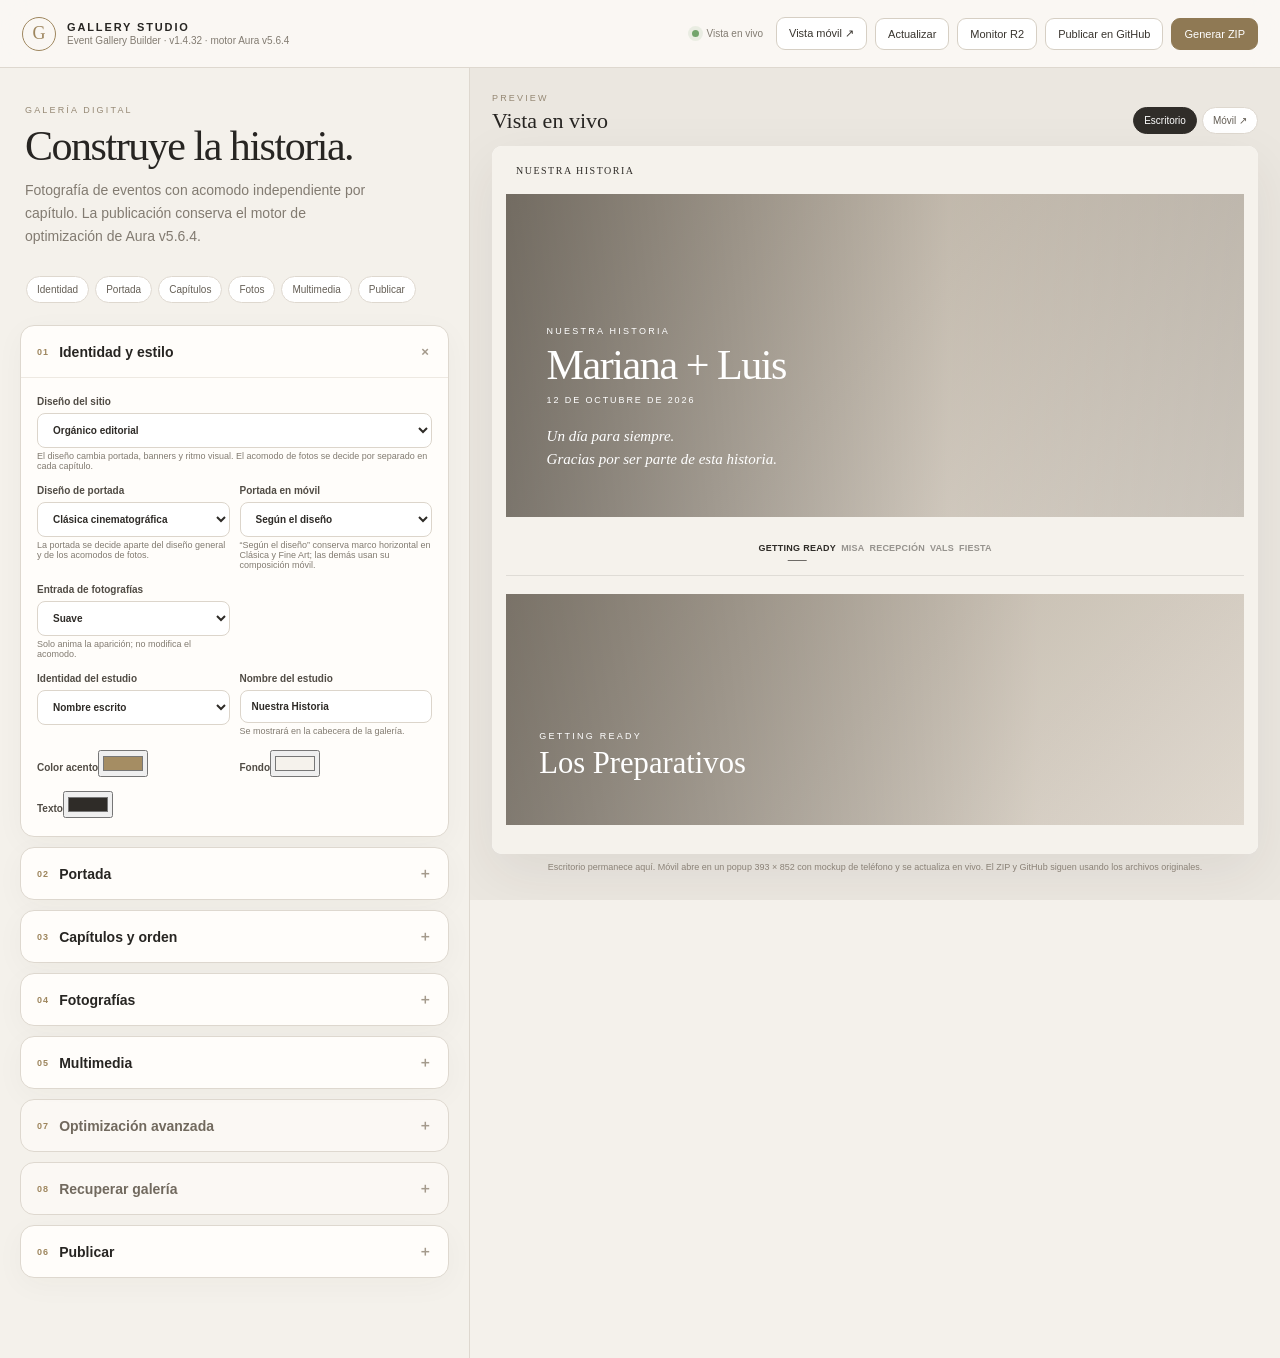
==== commit affbdc83: "Cargar versión actualizada del medidor de tráfico de Aura" ====
--- a/index.html
+++ b/index.html
@@ -405,6 +405,6 @@
     </section>
   </div>
   <script src="js/app.js?v=20261104-escritura-estable"></script>
-  <script src="js/monitor-ui.js?v=20261104-quotas"></script>
+  <script src="js/monitor-ui.js?v=20261105-reporte"></script>
 </body>
 </html>
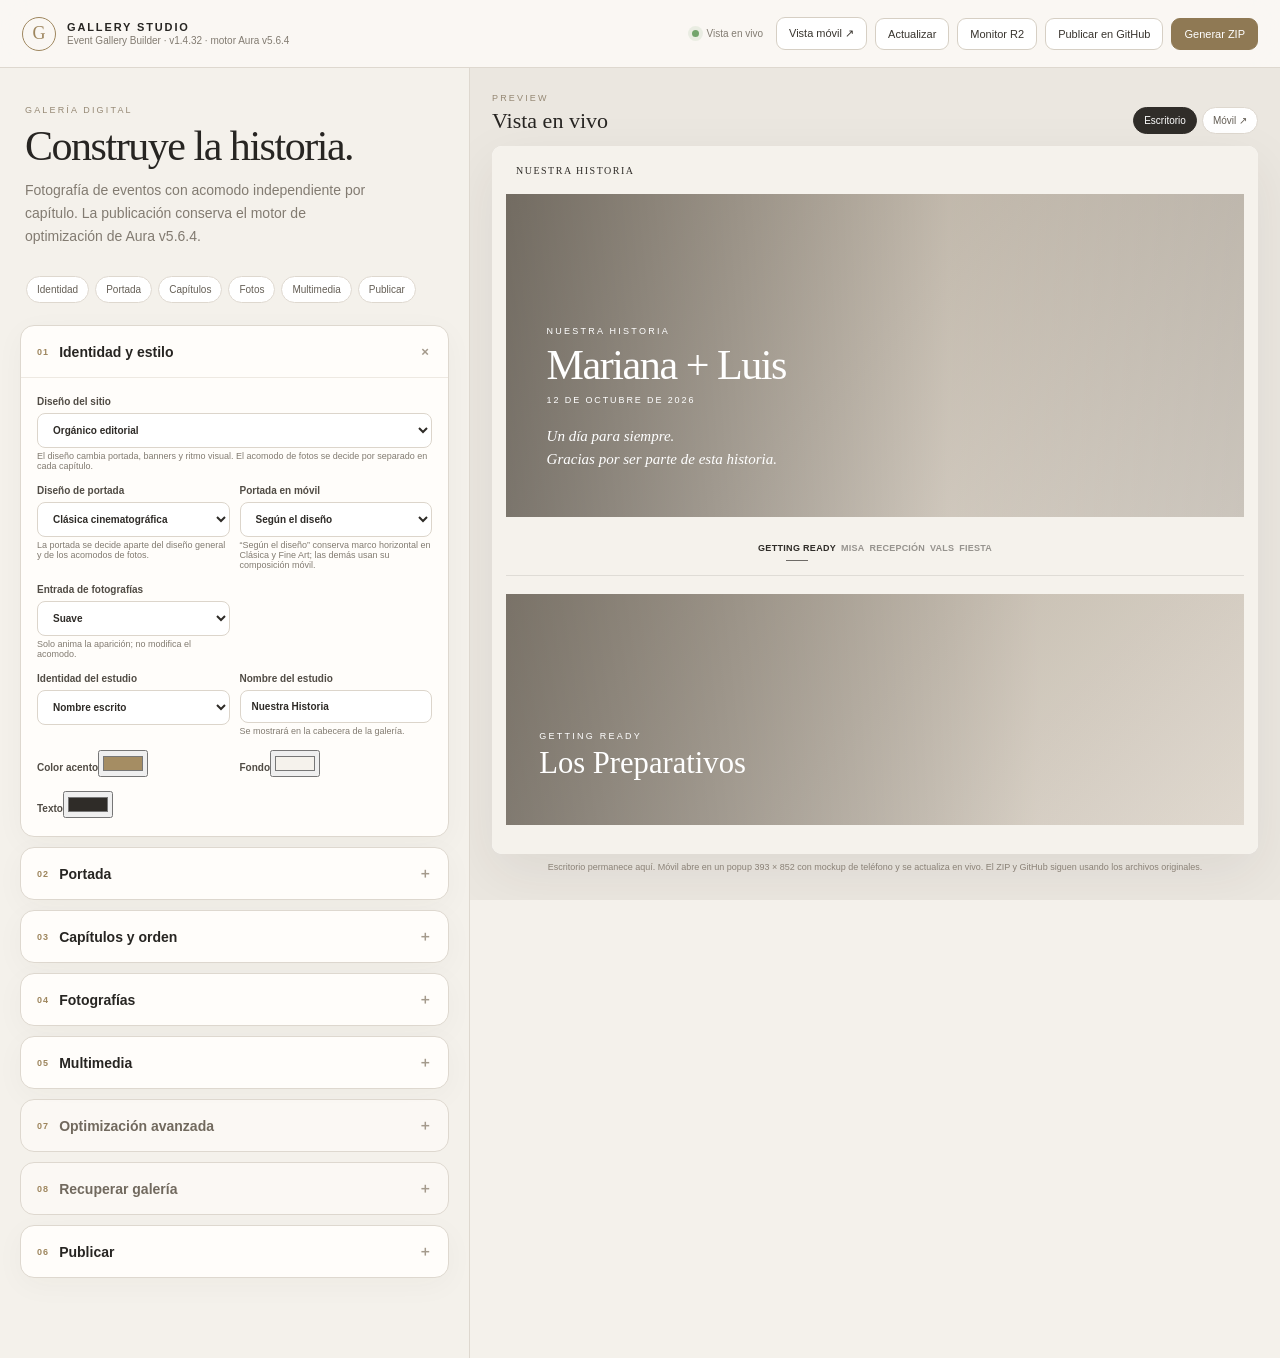
==== commit c5ae6c03: "Actualizar interfaz del botón de medición bajo demanda en Aura" ====
--- a/index.html
+++ b/index.html
@@ -398,13 +398,14 @@
           <p>Último despliegue Pages: <span id="monitorPages">Consultando…</span></p>
         </div>
         <div class="aura-monitor-actions">
-          <button class="btn primary" type="button" id="monitorRefresh">Actualizar datos</button>
+          <button class="btn primary" type="button" id="monitorRefresh" title="Solicitar una nueva medición a Cloudflare mediante GitHub">Actualizar datos</button>
           <a class="btn secondary" id="monitorRunLink" href="https://github.com/AuraDigitalJal/GalleryStudio/actions/workflows/aura-cloudflare-monitor.yml" target="_blank" rel="noopener noreferrer">Ver historial ↗</a>
         </div>
+        <p class="aura-monitor-quota-note">Para medir ahora, utiliza el token de GitHub de 06 · Publicar con permiso de escritura en GalleryStudio. La clave de Cloudflare no sale de GitHub Actions.</p>
       </div>
     </section>
   </div>
   <script src="js/app.js?v=20261104-escritura-estable"></script>
-  <script src="js/monitor-ui.js?v=20261105-reporte"></script>
+  <script src="js/monitor-ui.js?v=20261105-medicion-manual"></script>
 </body>
 </html>
